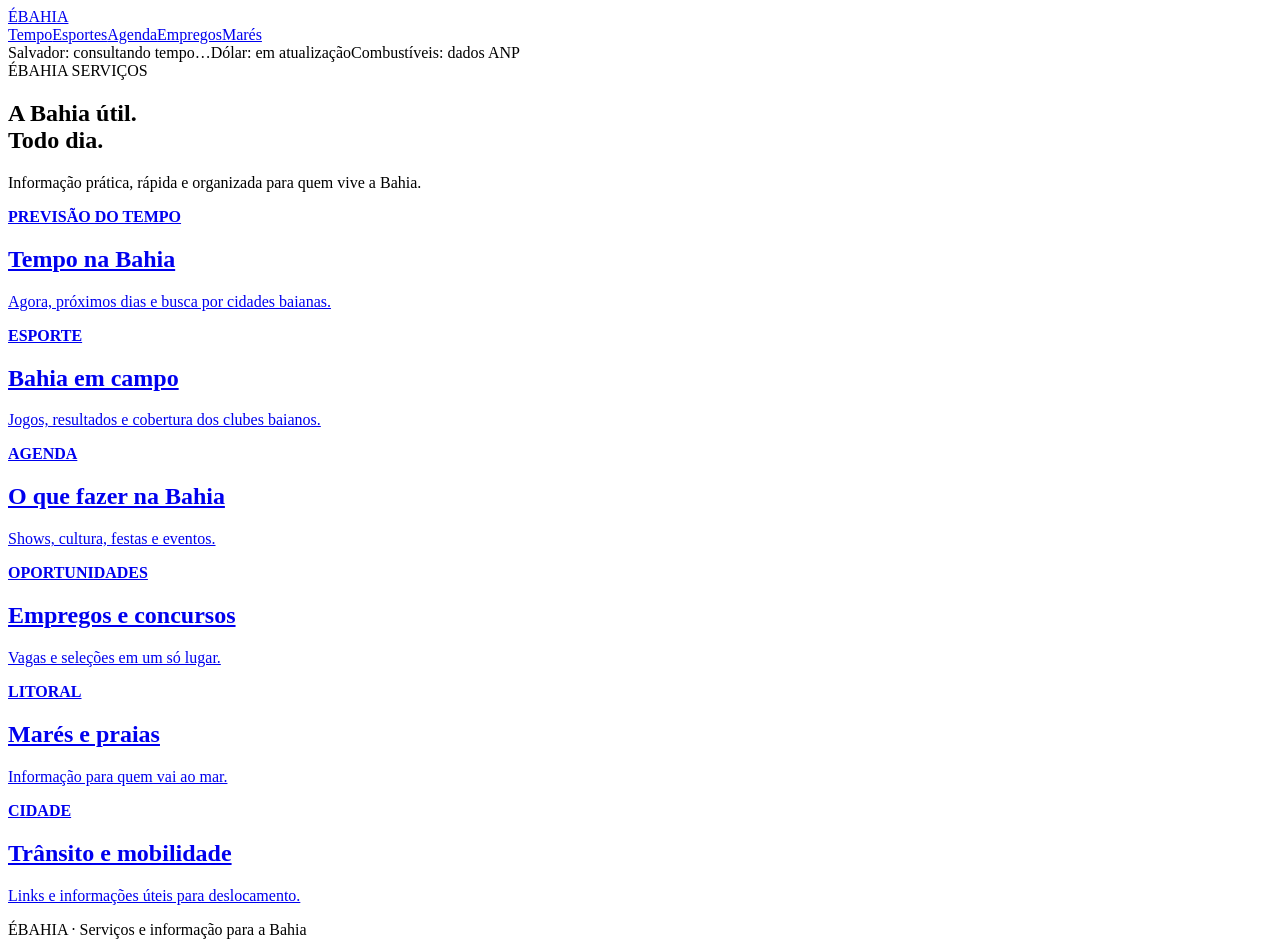
==== index.html @ a4f6ad86 "Estrutura inicial do ÉBahia Serviços" ====
<!doctype html><html lang="pt-BR"><head><meta charset="utf-8"><meta name="viewport" content="width=device-width,initial-scale=1"><title>Serviços | ÉBahia</title><link rel="stylesheet" href="assets/style.css"></head><body><header><a class="logo" href="./">É<span>BAHIA</span></a><nav><a href="tempo/">Tempo</a><a href="esportes/">Esportes</a><a href="agenda/">Agenda</a><a href="empregos/">Empregos</a><a href="mares/">Marés</a></nav></header><div class="ticker"><span id="weatherTick">Salvador: consultando tempo…</span><span>Dólar: em atualização</span><span>Combustíveis: dados ANP</span></div><main><section class="hero"><div class="eyebrow">ÉBAHIA SERVIÇOS</div><h1>A Bahia útil.<br>Todo dia.</h1><p>Informação prática, rápida e organizada para quem vive a Bahia.</p></section><section class="grid services"><a class="feature" href="tempo/"><b>PREVISÃO DO TEMPO</b><h2>Tempo na Bahia</h2><p>Agora, próximos dias e busca por cidades baianas.</p></a><a class="feature" href="esportes/"><b>ESPORTE</b><h2>Bahia em campo</h2><p>Jogos, resultados e cobertura dos clubes baianos.</p></a><a class="card" href="agenda/"><b>AGENDA</b><h2>O que fazer na Bahia</h2><p>Shows, cultura, festas e eventos.</p></a><a class="card" href="empregos/"><b>OPORTUNIDADES</b><h2>Empregos e concursos</h2><p>Vagas e seleções em um só lugar.</p></a><a class="card" href="mares/"><b>LITORAL</b><h2>Marés e praias</h2><p>Informação para quem vai ao mar.</p></a><a class="card" href="mobilidade/"><b>CIDADE</b><h2>Trânsito e mobilidade</h2><p>Links e informações úteis para deslocamento.</p></a></section></main><footer>ÉBAHIA · Serviços e informação para a Bahia</footer><script src="assets/home.js"></script></body></html>
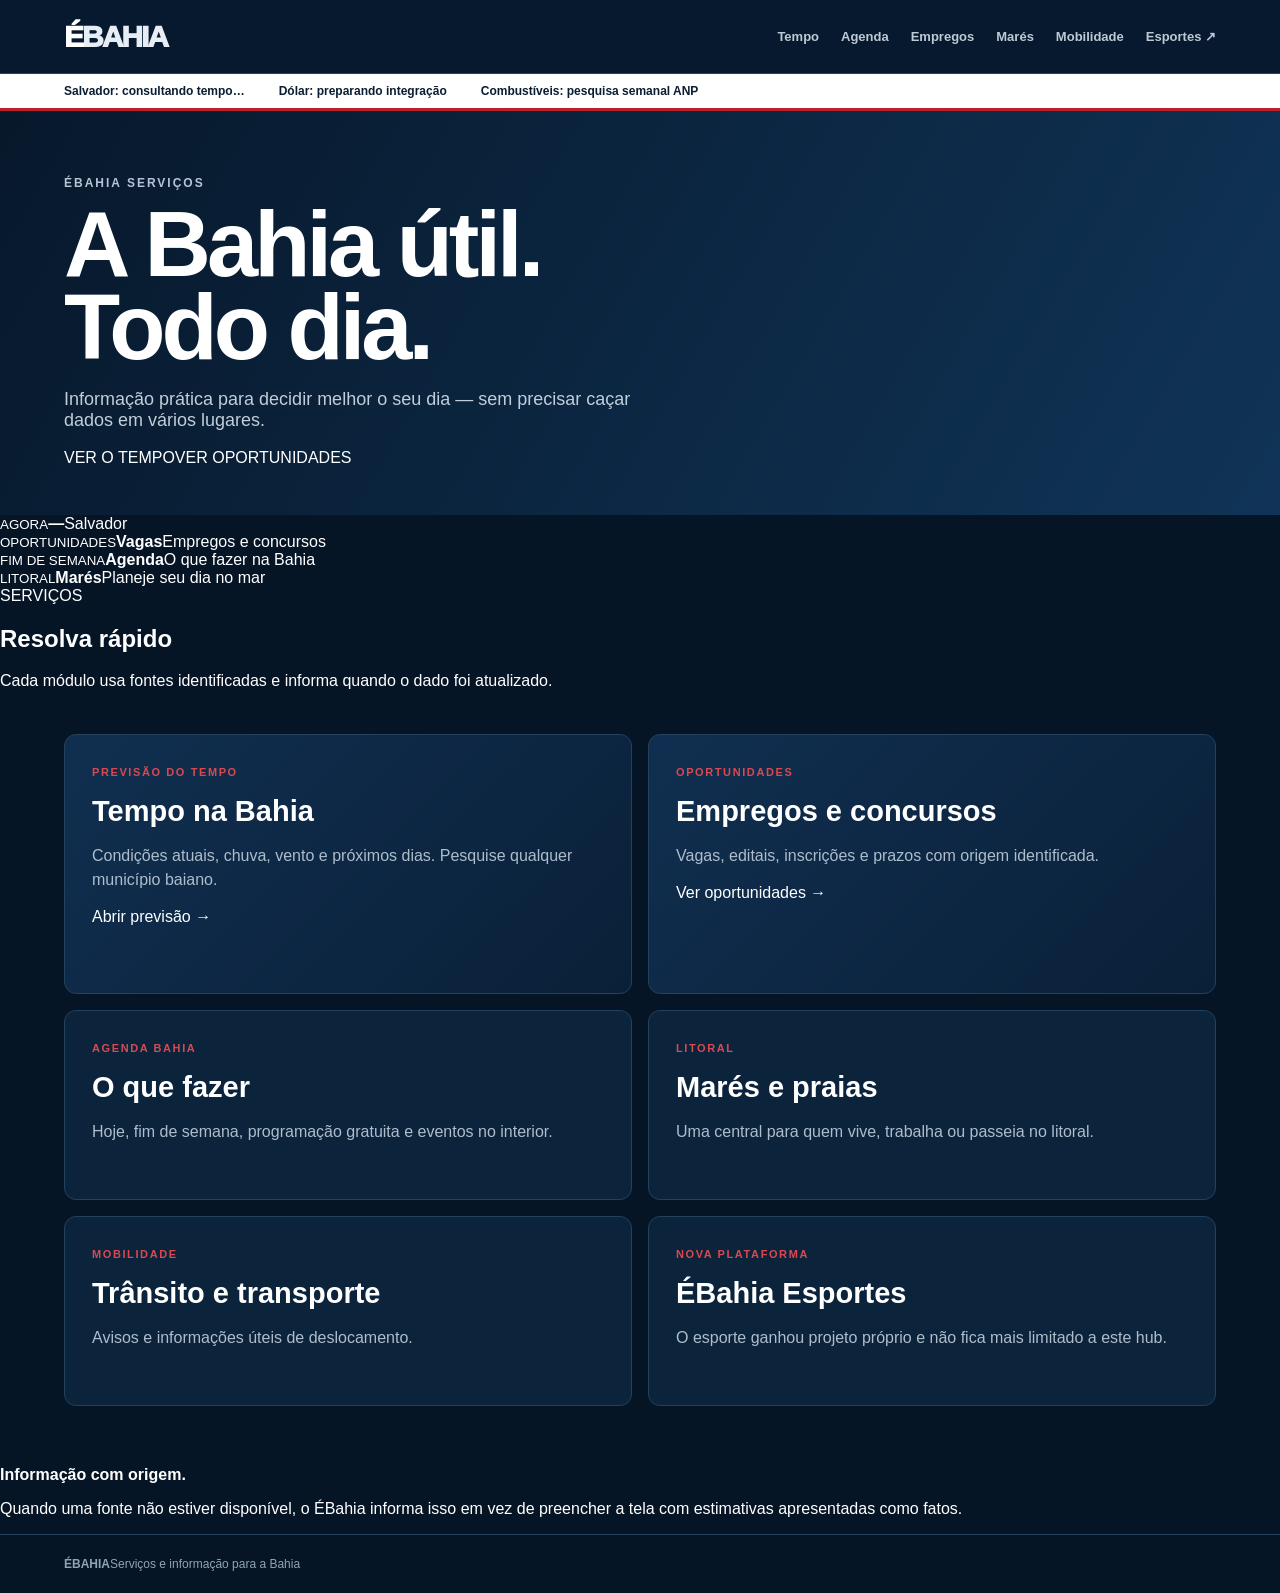
==== commit db48c94d: "Refina hub de serviços e separa Esportes" ====
--- a/index.html
+++ b/index.html
@@ -1 +1 @@
-<!doctype html><html lang="pt-BR"><head><meta charset="utf-8"><meta name="viewport" content="width=device-width,initial-scale=1"><title>Serviços | ÉBahia</title><link rel="stylesheet" href="assets/style.css"></head><body><header><a class="logo" href="./">É<span>BAHIA</span></a><nav><a href="tempo/">Tempo</a><a href="esportes/">Esportes</a><a href="agenda/">Agenda</a><a href="empregos/">Empregos</a><a href="mares/">Marés</a></nav></header><div class="ticker"><span id="weatherTick">Salvador: consultando tempo…</span><span>Dólar: em atualização</span><span>Combustíveis: dados ANP</span></div><main><section class="hero"><div class="eyebrow">ÉBAHIA SERVIÇOS</div><h1>A Bahia útil.<br>Todo dia.</h1><p>Informação prática, rápida e organizada para quem vive a Bahia.</p></section><section class="grid services"><a class="feature" href="tempo/"><b>PREVISÃO DO TEMPO</b><h2>Tempo na Bahia</h2><p>Agora, próximos dias e busca por cidades baianas.</p></a><a class="feature" href="esportes/"><b>ESPORTE</b><h2>Bahia em campo</h2><p>Jogos, resultados e cobertura dos clubes baianos.</p></a><a class="card" href="agenda/"><b>AGENDA</b><h2>O que fazer na Bahia</h2><p>Shows, cultura, festas e eventos.</p></a><a class="card" href="empregos/"><b>OPORTUNIDADES</b><h2>Empregos e concursos</h2><p>Vagas e seleções em um só lugar.</p></a><a class="card" href="mares/"><b>LITORAL</b><h2>Marés e praias</h2><p>Informação para quem vai ao mar.</p></a><a class="card" href="mobilidade/"><b>CIDADE</b><h2>Trânsito e mobilidade</h2><p>Links e informações úteis para deslocamento.</p></a></section></main><footer>ÉBAHIA · Serviços e informação para a Bahia</footer><script src="assets/home.js"></script></body></html>+<!doctype html><html lang="pt-BR"><head><meta charset="utf-8"><meta name="viewport" content="width=device-width,initial-scale=1"><meta name="description" content="Serviços úteis do Portal ÉBahia: tempo, agenda, empregos, concursos, marés e mobilidade."><title>Serviços | ÉBahia</title><link rel="stylesheet" href="assets/style.css"></head><body><header><a class="logo" href="./">É<span>BAHIA</span></a><nav><a href="tempo/">Tempo</a><a href="agenda/">Agenda</a><a href="empregos/">Empregos</a><a href="mares/">Marés</a><a href="mobilidade/">Mobilidade</a><a class="external" href="https://github.com/GOES360/ebahia-esportes">Esportes ↗</a></nav></header><div class="ticker" aria-label="Informações rápidas"><span id="weatherTick">Salvador: consultando tempo…</span><span id="dollarTick">Dólar: preparando integração</span><span>Combustíveis: pesquisa semanal ANP</span></div><main><section class="hero"><div class="eyebrow">ÉBAHIA SERVIÇOS</div><h1>A Bahia útil.<br>Todo dia.</h1><p>Informação prática para decidir melhor o seu dia — sem precisar caçar dados em vários lugares.</p><div class="hero-actions"><a href="tempo/">VER O TEMPO</a><a href="empregos/">VER OPORTUNIDADES</a></div></section><section class="quick"><div><small>AGORA</small><strong id="quickTemp">—</strong><span>Salvador</span></div><div><small>OPORTUNIDADES</small><strong>Vagas</strong><span>Empregos e concursos</span></div><div><small>FIM DE SEMANA</small><strong>Agenda</strong><span>O que fazer na Bahia</span></div><div><small>LITORAL</small><strong>Marés</strong><span>Planeje seu dia no mar</span></div></section><section class="sectionTitle"><div><span>SERVIÇOS</span><h2>Resolva rápido</h2></div><p>Cada módulo usa fontes identificadas e informa quando o dado foi atualizado.</p></section><section class="grid services"><a class="feature weather-card" href="tempo/"><b>PREVISÃO DO TEMPO</b><h2>Tempo na Bahia</h2><p>Condições atuais, chuva, vento e próximos dias. Pesquise qualquer município baiano.</p><span class="go">Abrir previsão →</span></a><a class="feature" href="empregos/"><b>OPORTUNIDADES</b><h2>Empregos e concursos</h2><p>Vagas, editais, inscrições e prazos com origem identificada.</p><span class="go">Ver oportunidades →</span></a><a class="card" href="agenda/"><b>AGENDA BAHIA</b><h2>O que fazer</h2><p>Hoje, fim de semana, programação gratuita e eventos no interior.</p></a><a class="card" href="mares/"><b>LITORAL</b><h2>Marés e praias</h2><p>Uma central para quem vive, trabalha ou passeia no litoral.</p></a><a class="card" href="mobilidade/"><b>MOBILIDADE</b><h2>Trânsito e transporte</h2><p>Avisos e informações úteis de deslocamento.</p></a><a class="card external-card" href="https://github.com/GOES360/ebahia-esportes"><b>NOVA PLATAFORMA</b><h2>ÉBahia Esportes</h2><p>O esporte ganhou projeto próprio e não fica mais limitado a este hub.</p></a></section><section class="trust"><strong>Informação com origem.</strong><p>Quando uma fonte não estiver disponível, o ÉBahia informa isso em vez de preencher a tela com estimativas apresentadas como fatos.</p></section></main><footer><b>ÉBAHIA</b><span>Serviços e informação para a Bahia</span></footer><script src="assets/home.js"></script></body></html>
--- a/assets/style.css
+++ b/assets/style.css
@@ -0,0 +1 @@
+:root{--n:#07192e;--n2:#0d2948;--r:#bd2029;--w:#fff;--m:#a9b8c8;--l:#24425e}*{box-sizing:border-box}body{margin:0;background:#061526;color:#fff;font-family:Arial,Helvetica,sans-serif}a{color:inherit;text-decoration:none}header{min-height:74px;padding:0 5vw;display:flex;align-items:center;gap:35px;border-bottom:1px solid var(--l);background:#07192e}.logo{font-size:30px;font-weight:950;letter-spacing:-2px}.logo span{color:#e7edf4}nav{display:flex;gap:22px;margin-left:auto}nav a{font-size:13px;font-weight:800;color:#bdc9d5}.ticker{display:flex;gap:34px;overflow:auto;white-space:nowrap;padding:10px 5vw;background:#fff;color:#0a1d32;font-size:12px;font-weight:800;border-bottom:3px solid var(--r)}main{min-height:80vh}.hero{padding:65px 5vw 48px;background:linear-gradient(120deg,#07182b,#103457)}.eyebrow{font-size:12px;letter-spacing:2px;color:#b5c5d5;font-weight:800}.hero h1{font-size:clamp(45px,8vw,92px);line-height:.9;letter-spacing:-4px;margin:13px 0 20px}.hero p{font-size:18px;color:#c1ceda;max-width:620px}.grid{display:grid;grid-template-columns:repeat(2,1fr);gap:16px;padding:28px 5vw 60px}.card,.feature{background:#0c233c;border:1px solid #23425e;border-radius:12px;padding:27px;min-height:190px;transition:.2s}.card:hover,.feature:hover{transform:translateY(-3px);border-color:#52708b}.feature{min-height:260px;background:linear-gradient(135deg,#102f50,#0a2038)}.card b,.feature b{font-size:11px;letter-spacing:1.6px;color:#d84a51}.card h2,.feature h2{font-size:29px;margin:15px 0 9px}.card p,.feature p{color:#aebdcb;line-height:1.5}.page{padding:38px 5vw 65px}.pagehead{display:flex;justify-content:space-between;gap:25px;align-items:end;margin-bottom:25px}.pagehead h1{font-size:clamp(38px,6vw,68px);letter-spacing:-3px;margin:0}.pagehead p{max-width:520px;color:#aebdcb}.panel{background:#0c233c;border:1px solid #23425e;border-radius:12px;padding:22px;margin-bottom:18px}.weatherNow{display:grid;grid-template-columns:1.3fr repeat(3,1fr);gap:14px}.metric{padding:20px;background:#0a1d33;border-radius:10px}.metric small{color:#9db0c2}.metric strong{display:block;font-size:34px;margin-top:7px}.days{display:grid;grid-template-columns:repeat(7,1fr);gap:10px}.day{padding:16px;background:#0a1d33;border-radius:9px;text-align:center}.day b{display:block;margin-bottom:10px}.day span{font-size:20px;font-weight:900}.search{display:flex;gap:8px}.search input{flex:1;padding:14px;border-radius:8px;border:1px solid #35516b;background:#07192e;color:white}.search button{padding:14px 20px;border:0;border-radius:8px;background:var(--r);color:#fff;font-weight:900}.placeholder{color:#a9bac9;padding:28px;text-align:center;border:1px dashed #38536d;border-radius:10px}.list article{padding:18px 0;border-bottom:1px solid #24405a}.tag{display:inline-block;padding:5px 8px;border-radius:4px;background:#153552;color:#c8d4df;font-size:10px;font-weight:900}.source{font-size:11px;color:#8197aa;margin-top:18px}footer{padding:22px 5vw;border-top:1px solid var(--l);color:#8fa4b7;font-size:12px}@media(max-width:760px){header{padding:18px 20px;align-items:flex-start;flex-direction:column;gap:13px}nav{margin:0;max-width:100%;overflow:auto}.ticker{padding-left:20px}.hero,.page{padding-left:20px;padding-right:20px}.grid{grid-template-columns:1fr;padding:20px}.weatherNow{grid-template-columns:1fr 1fr}.days{grid-template-columns:repeat(2,1fr)}.pagehead{display:block}.pagehead p{margin-top:10px}}
